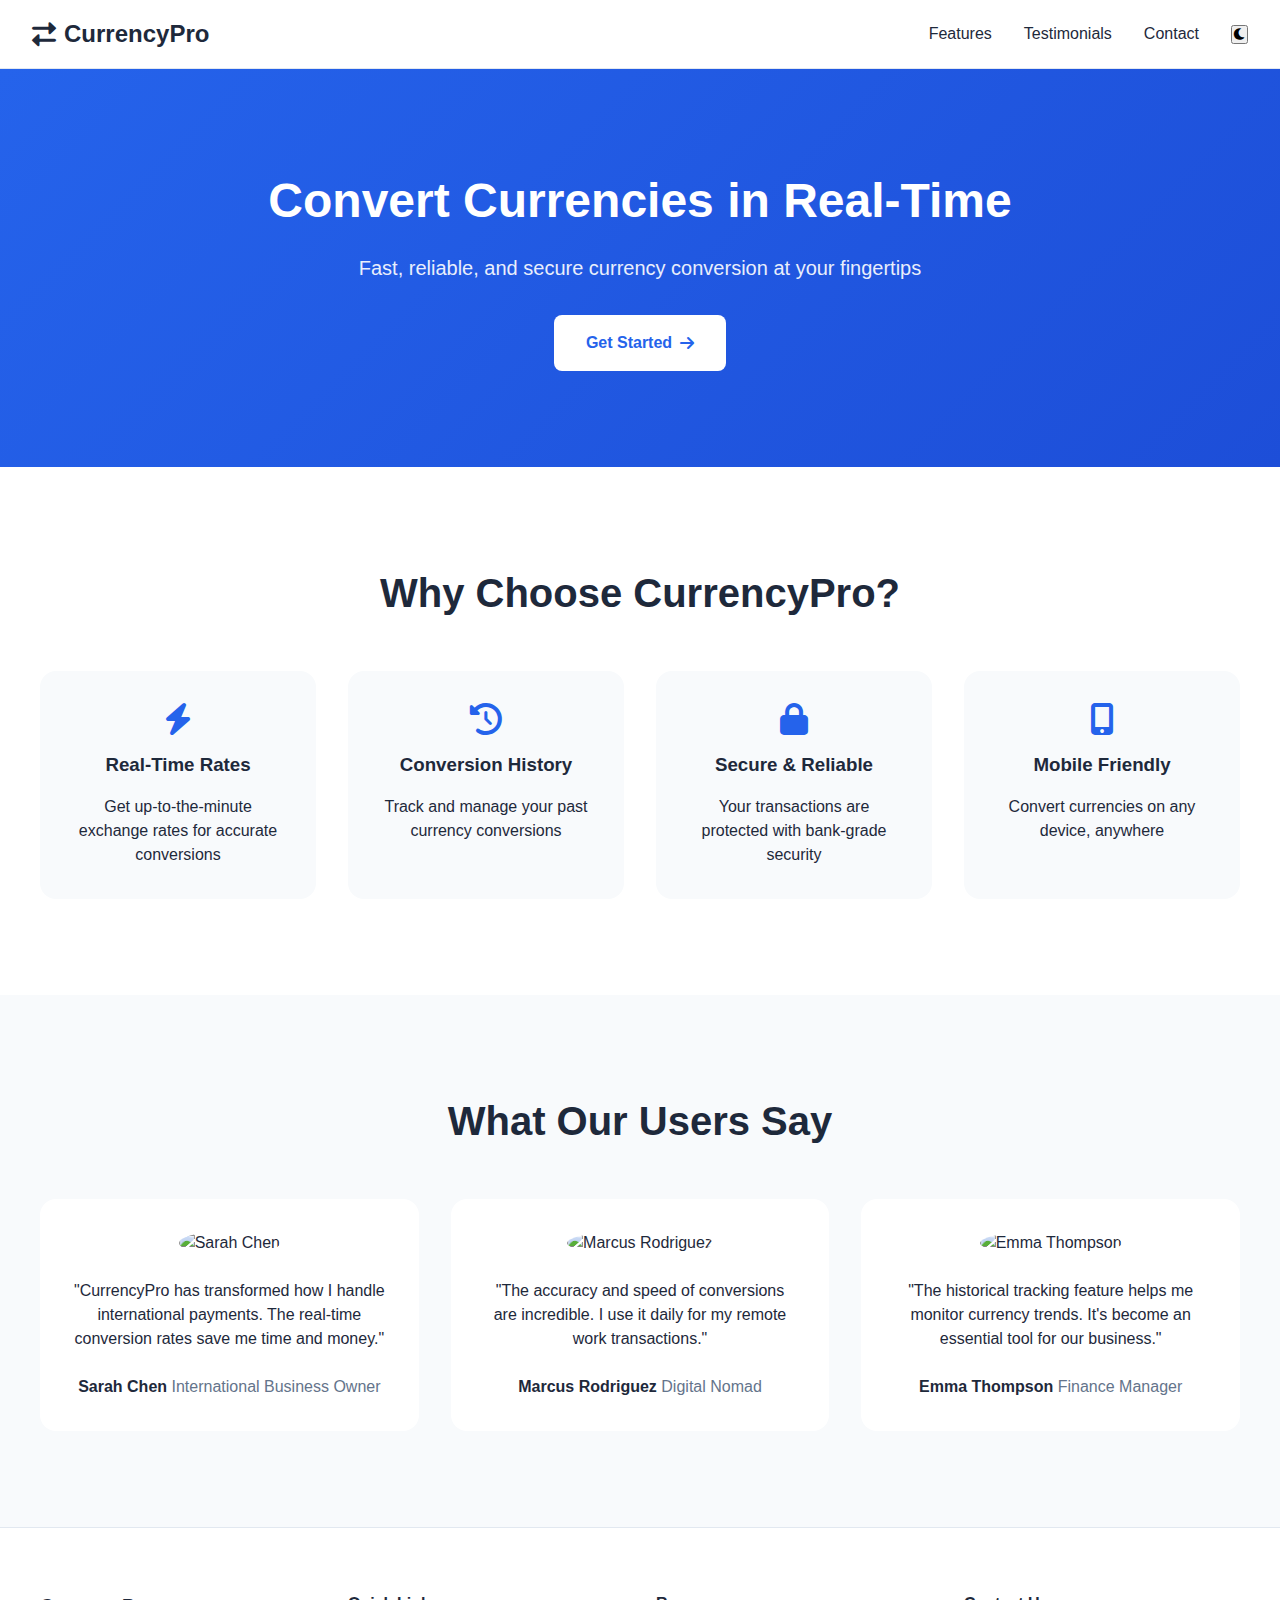
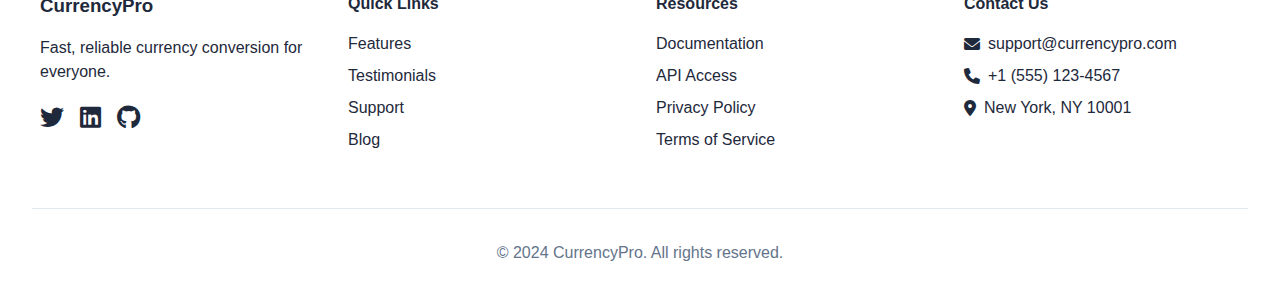
==== index.html @ cc382458 "Files pushed" ====
<!DOCTYPE html>
<html lang="en">
<head>
    <meta charset="UTF-8">
    <meta name="viewport" content="width=device-width, initial-scale=1.0">
    <title>CurrencyPro - Real-Time Currency Converter</title>
    <link rel="stylesheet" href="styles.css">
    <link rel="stylesheet" href="https://cdnjs.cloudflare.com/ajax/libs/font-awesome/6.0.0/css/all.min.css">
</head>
<body>
    <header class="navbar">
        <div class="logo">
            <i class="fas fa-exchange-alt"></i>
            CurrencyPro
        </div>
        <nav class="menu">
            <a href="#features">Features</a>
            <a href="#testimonials">Testimonials</a>
            <a href="#contact">Contact</a>
            <button id="theme-toggle" aria-label="Toggle dark mode">
                <i class="fas fa-moon"></i>
            </button>
        </nav>
    </header>

    <main>
        <section class="hero">
            <h1>Convert Currencies in Real-Time</h1>
            <p>Fast, reliable, and secure currency conversion at your fingertips</p>
            <a href="currency_convertor.html" class="cta-button">Get Started <i class="fas fa-arrow-right"></i></a>
        </section>

        <section id="features" class="features">
            <h2>Why Choose CurrencyPro?</h2>
            <div class="features-grid">
                <div class="feature-card">
                    <i class="fas fa-bolt"></i>
                    <h3>Real-Time Rates</h3>
                    <p>Get up-to-the-minute exchange rates for accurate conversions</p>
                </div>
                <div class="feature-card">
                    <i class="fas fa-history"></i>
                    <h3>Conversion History</h3>
                    <p>Track and manage your past currency conversions</p>
                </div>
                <div class="feature-card">
                    <i class="fas fa-lock"></i>
                    <h3>Secure & Reliable</h3>
                    <p>Your transactions are protected with bank-grade security</p>
                </div>
                <div class="feature-card">
                    <i class="fas fa-mobile-alt"></i>
                    <h3>Mobile Friendly</h3>
                    <p>Convert currencies on any device, anywhere</p>
                </div>
            </div>
        </section>

        <section id="testimonials" class="testimonials">
            <h2>What Our Users Say</h2>
            <div class="testimonials-grid">
                <div class="testimonial-card">
                    <img src="https://randomuser.me/api/portraits/women/1.jpg" alt="Sarah Chen" class="testimonial-image">
                    <blockquote>"CurrencyPro has transformed how I handle international payments. The real-time conversion rates save me time and money."</blockquote>
                    <div class="testimonial-author">
                        <strong>Sarah Chen</strong>
                        <span>International Business Owner</span>
                    </div>
                </div>
                <div class="testimonial-card">
                    <img src="https://randomuser.me/api/portraits/men/2.jpg" alt="Marcus Rodriguez" class="testimonial-image">
                    <blockquote>"The accuracy and speed of conversions are incredible. I use it daily for my remote work transactions."</blockquote>
                    <div class="testimonial-author">
                        <strong>Marcus Rodriguez</strong>
                        <span>Digital Nomad</span>
                    </div>
                </div>
                <div class="testimonial-card">
                    <img src="https://randomuser.me/api/portraits/women/3.jpg" alt="Emma Thompson" class="testimonial-image">
                    <blockquote>"The historical tracking feature helps me monitor currency trends. It's become an essential tool for our business."</blockquote>
                    <div class="testimonial-author">
                        <strong>Emma Thompson</strong>
                        <span>Finance Manager</span>
                    </div>
                </div>
            </div>
        </section>
    </main>

    <footer id="contact" class="site-footer">
        <div class="footer-grid">
            <div class="footer-section">
                <h3>CurrencyPro</h3>
                <p>Fast, reliable currency conversion for everyone.</p>
                <div class="social-links">
                    <a href="#" aria-label="Twitter"><i class="fab fa-twitter"></i></a>
                    <a href="#" aria-label="LinkedIn"><i class="fab fa-linkedin"></i></a>
                    <a href="#" aria-label="GitHub"><i class="fab fa-github"></i></a>
                </div>
            </div>
            <div class="footer-section">
                <h4>Quick Links</h4>
                <ul>
                    <li><a href="#features">Features</a></li>
                    <li><a href="#testimonials">Testimonials</a></li>
                    <li><a href="#">Support</a></li>
                    <li><a href="#">Blog</a></li>
                </ul>
            </div>
            <div class="footer-section">
                <h4>Resources</h4>
                <ul>
                    <li><a href="#">Documentation</a></li>
                    <li><a href="#">API Access</a></li>
                    <li><a href="#">Privacy Policy</a></li>
                    <li><a href="#">Terms of Service</a></li>
                </ul>
            </div>
            <div class="footer-section">
                <h4>Contact Us</h4>
                <ul class="contact-info">
                    <li><i class="fas fa-envelope"></i> support@currencypro.com</li>
                    <li><i class="fas fa-phone"></i> +1 (555) 123-4567</li>
                    <li><i class="fas fa-map-marker-alt"></i> New York, NY 10001</li>
                </ul>
            </div>
        </div>
        <div class="footer-bottom">
            <p>&copy; 2024 CurrencyPro. All rights reserved.</p>
        </div>
    </footer>

    <script type="module" src="js/app.js"></script>
</body>
</html>
---- styles.css ----
:root {
    --primary-color: #2563eb;
    --primary-hover: #1d4ed8;
    --background: #f8fafc;
    --card-bg: #ffffff;
    --text: #1e293b;
    --text-light: #64748b;
    --border: #e2e8f0;
}

[data-theme="dark"] {
    --background: #0f172a;
    --card-bg: #1e293b;
    --text: #f1f5f9;
    --text-light: #94a3b8;
    --border: #334155;
}

* {
    margin: 0;
    padding: 0;
    box-sizing: border-box;
}

body {
    font-family: -apple-system, BlinkMacSystemFont, 'Segoe UI', Roboto, sans-serif;
    background-color: var(--background);
    color: var(--text);
    line-height: 1.5;
    transition: background-color 0.3s, color 0.3s;
}

/* Navbar */
.navbar {
    display: flex;
    justify-content: space-between;
    align-items: center;
    padding: 1rem 2rem;
    background-color: var(--card-bg);
    border-bottom: 1px solid var(--border);
    position: sticky;
    top: 0;
    z-index: 100;
}

.logo {
    font-size: 1.5rem;
    font-weight: bold;
    display: flex;
    align-items: center;
    gap: 0.5rem;
}

.menu {
    display: flex;
    gap: 2rem;
    align-items: center;
}

.menu a {
    color: var(--text);
    text-decoration: none;
    transition: color 0.3s;
}

.menu a:hover {
    color: var(--primary-color);
}

/* Hero Section */
.hero {
    text-align: center;
    padding: 6rem 2rem;
    background: linear-gradient(135deg, var(--primary-color), var(--primary-hover));
    color: white;
}

.hero h1 {
    font-size: 3rem;
    margin-bottom: 1rem;
}

.hero p {
    font-size: 1.25rem;
    margin-bottom: 2rem;
    opacity: 0.9;
}

.cta-button {
    display: inline-flex;
    align-items: center;
    gap: 0.5rem;
    background: white;
    color: var(--primary-color);
    padding: 1rem 2rem;
    border-radius: 0.5rem;
    text-decoration: none;
    font-weight: 600;
    transition: transform 0.3s;
}

.cta-button:hover {
    transform: translateY(-2px);
}

/* Features Section */
.features {
    padding: 6rem 2rem;
    background-color: var(--card-bg);
}

.features h2 {
    text-align: center;
    font-size: 2.5rem;
    margin-bottom: 3rem;
}

.features-grid {
    display: grid;
    grid-template-columns: repeat(auto-fit, minmax(250px, 1fr));
    gap: 2rem;
    max-width: 1200px;
    margin: 0 auto;
}

.feature-card {
    text-align: center;
    padding: 2rem;
    background-color: var(--background);
    border-radius: 1rem;
    transition: transform 0.3s;
}

.feature-card:hover {
    transform: translateY(-5px);
}

.feature-card i {
    font-size: 2rem;
    color: var(--primary-color);
    margin-bottom: 1rem;
}

.feature-card h3 {
    margin-bottom: 1rem;
}

/* Testimonials Section */
.testimonials {
    padding: 6rem 2rem;
    background-color: var(--background);
}

.testimonials h2 {
    text-align: center;
    font-size: 2.5rem;
    margin-bottom: 3rem;
}

.testimonials-grid {
    display: grid;
    grid-template-columns: repeat(auto-fit, minmax(300px, 1fr));
    gap: 2rem;
    max-width: 1200px;
    margin: 0 auto;
}

.testimonial-card {
    background-color: var(--card-bg);
    padding: 2rem;
    border-radius: 1rem;
    text-align: center;
}

.testimonial-image {
    width: 80px;
    height: 80px;
    border-radius: 50%;
    margin-bottom: 1.5rem;
}

.testimonial-author {
    margin-top: 1.5rem;
}

.testimonial-author span {
    color: var(--text-light);
}

/* Footer */
.site-footer {
    background-color: var(--card-bg);
    padding: 4rem 2rem 2rem;
    border-top: 1px solid var(--border);
}

.footer-grid {
    display: grid;
    grid-template-columns: repeat(auto-fit, minmax(200px, 1fr));
    gap: 2rem;
    max-width: 1200px;
    margin: 0 auto;
}

.footer-section h3, .footer-section h4 {
    margin-bottom: 1rem;
}

.footer-section ul {
    list-style: none;
}

.footer-section ul li {
    margin-bottom: 0.5rem;
}

.footer-section a {
    color: var(--text);
    text-decoration: none;
    transition: color 0.3s;
}

.footer-section a:hover {
    color: var(--primary-color);
}

.social-links {
    display: flex;
    gap: 1rem;
    margin-top: 1rem;
}

.social-links a {
    font-size: 1.5rem;
}

.contact-info li {
    display: flex;
    align-items: center;
    gap: 0.5rem;
}

.footer-bottom {
    text-align: center;
    margin-top: 3rem;
    padding-top: 2rem;
    border-top: 1px solid var(--border);
    color: var(--text-light);
}

/* Responsive Design */
@media (max-width: 768px) {
    .hero h1 {
        font-size: 2rem;
    }

    .hero p {
        font-size: 1rem;
    }

    .features h2, .testimonials h2 {
        font-size: 2rem;
    }

    .menu {
        gap: 1rem;
    }
}

@media (max-width: 480px) {
    .navbar {
        flex-direction: column;
        gap: 1rem;
        text-align: center;
    }

    .menu {
        flex-wrap: wrap;
        justify-content: center;
    }
}
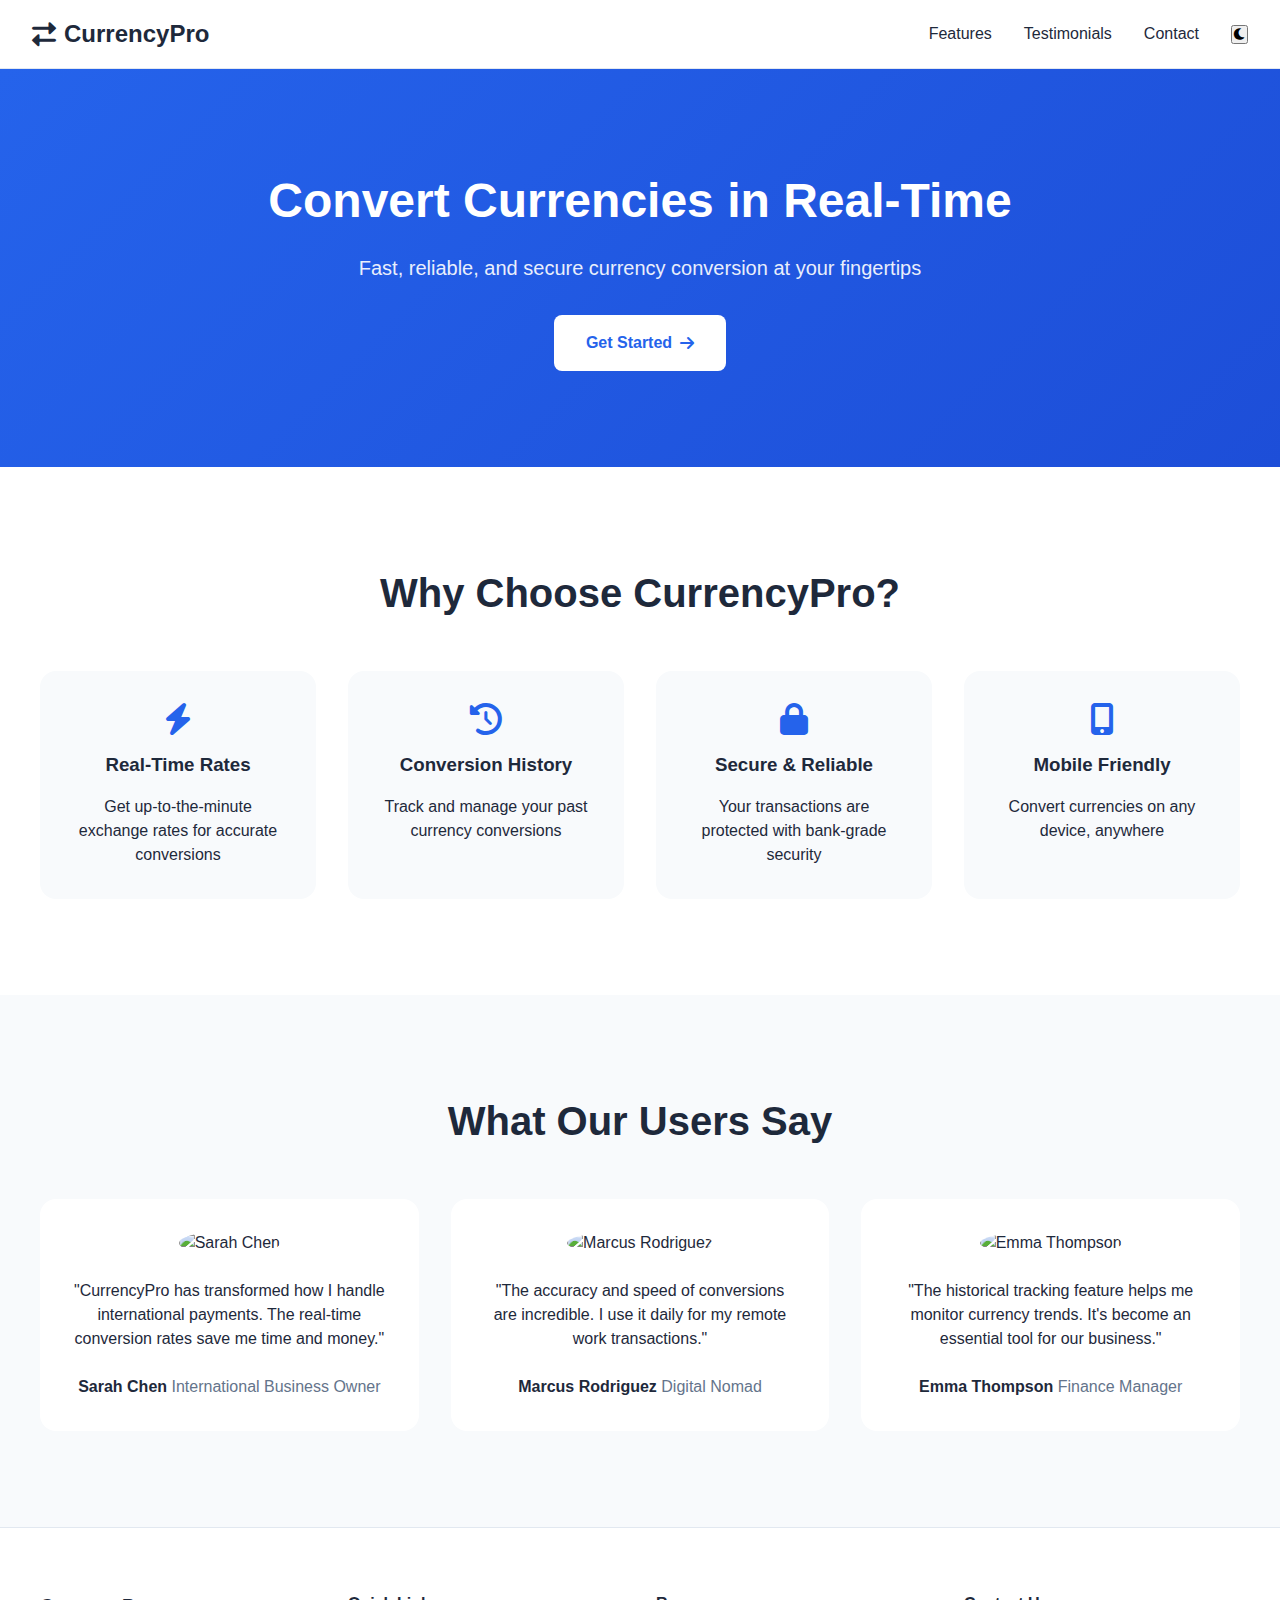
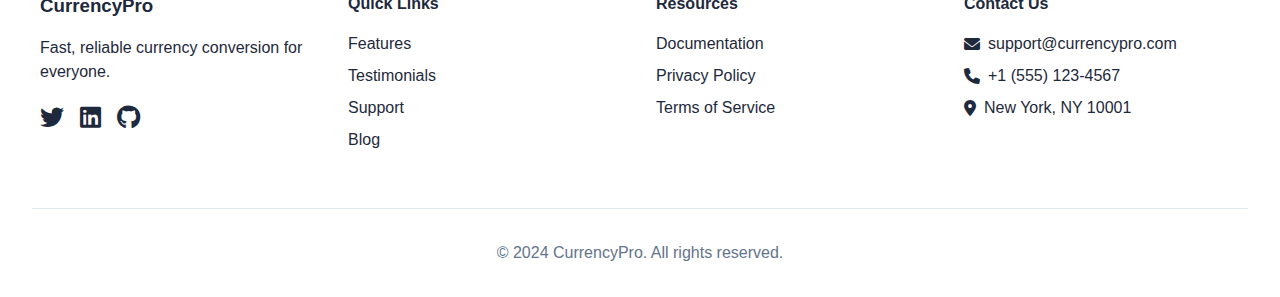
==== commit f85b2b2d: "Update index.html" ====
--- a/index.html
+++ b/index.html
@@ -111,7 +111,6 @@
                 <h4>Resources</h4>
                 <ul>
                     <li><a href="#">Documentation</a></li>
-                    <li><a href="#">API Access</a></li>
                     <li><a href="#">Privacy Policy</a></li>
                     <li><a href="#">Terms of Service</a></li>
                 </ul>
@@ -132,4 +131,4 @@
 
     <script type="module" src="js/app.js"></script>
 </body>
-</html>+</html>
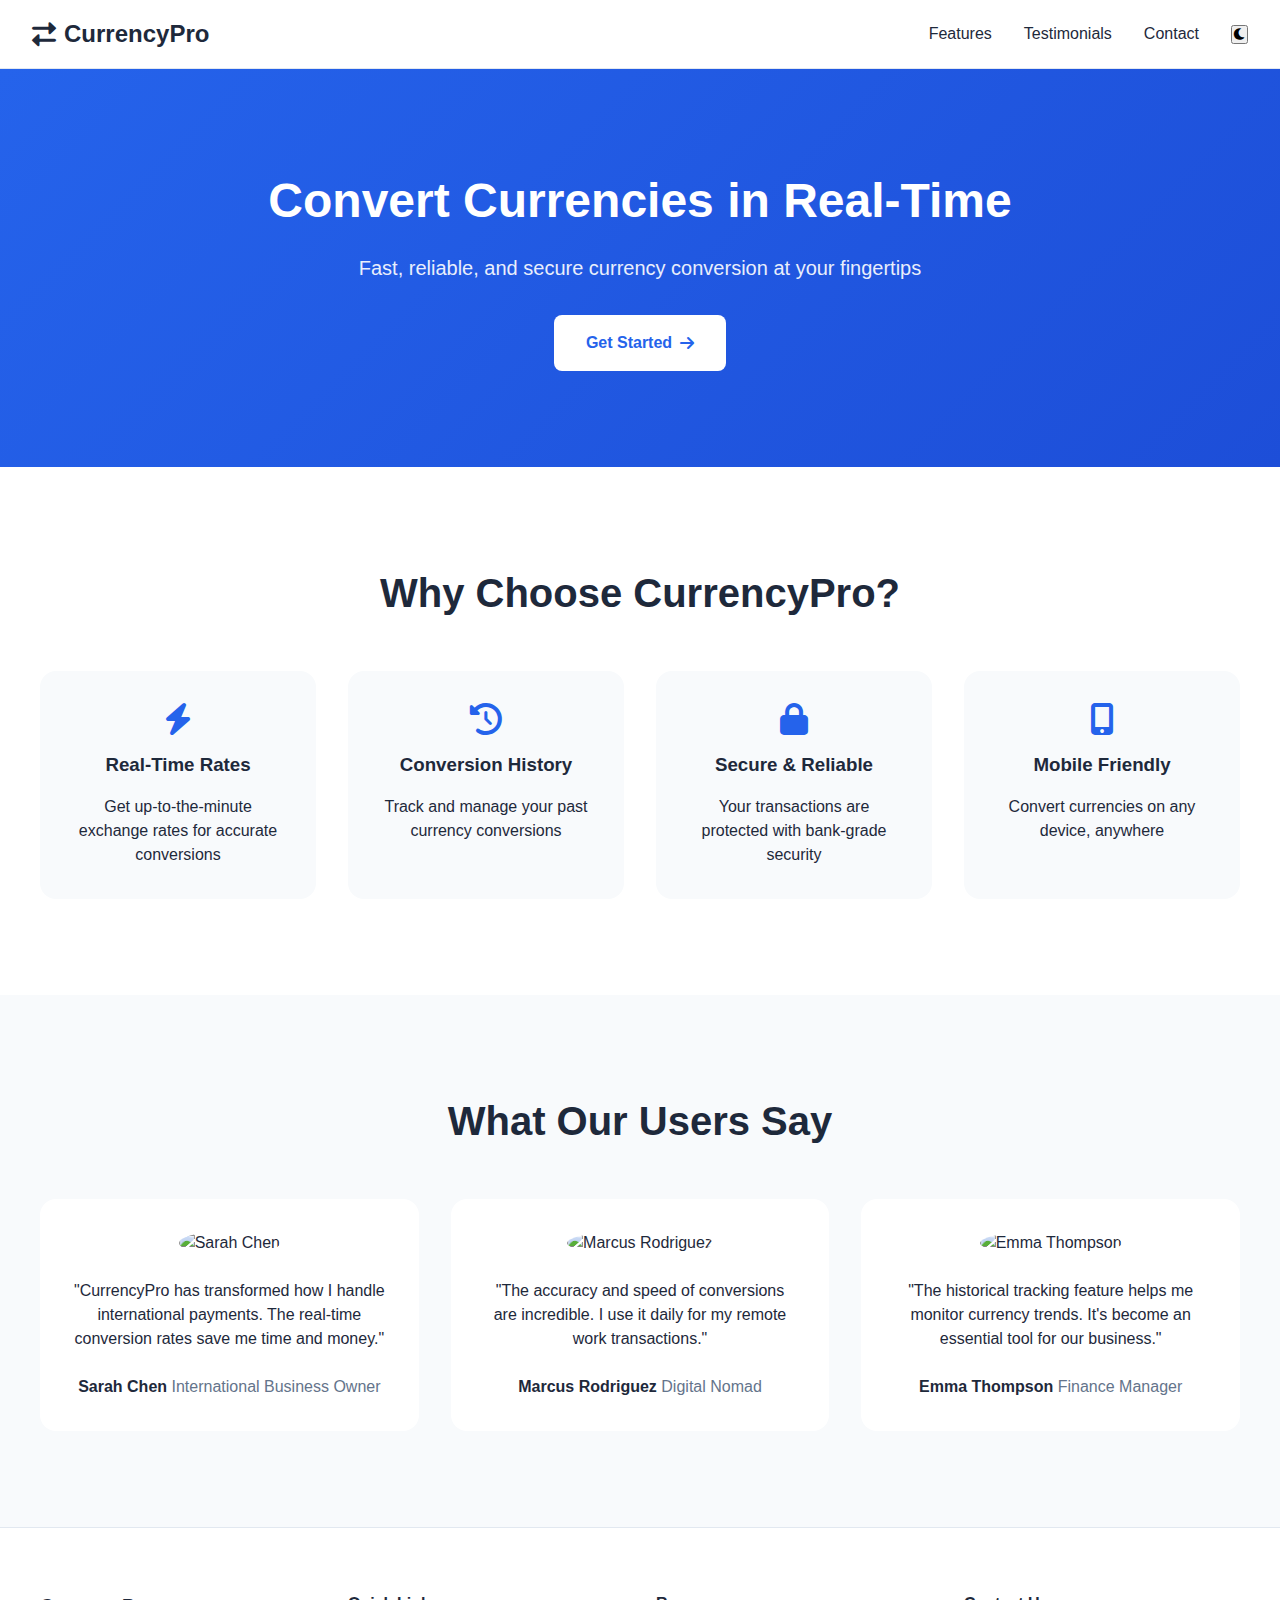
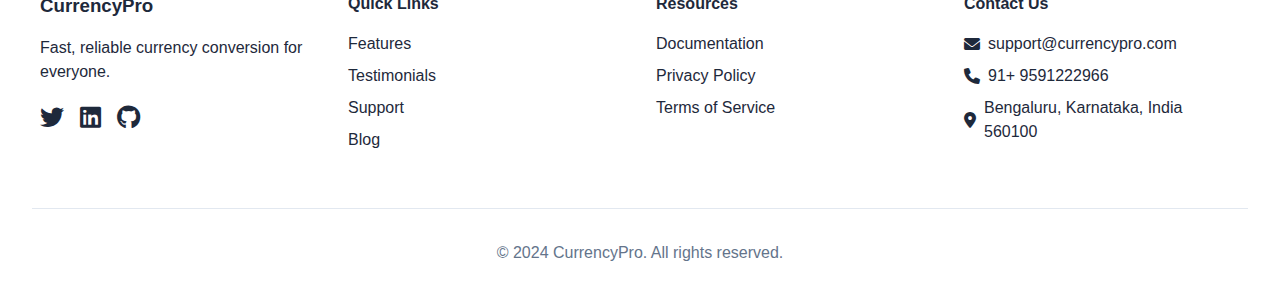
==== commit 848f584f: "Update index.html" ====
--- a/index.html
+++ b/index.html
@@ -119,8 +119,8 @@
                 <h4>Contact Us</h4>
                 <ul class="contact-info">
                     <li><i class="fas fa-envelope"></i> support@currencypro.com</li>
-                    <li><i class="fas fa-phone"></i> +1 (555) 123-4567</li>
-                    <li><i class="fas fa-map-marker-alt"></i> New York, NY 10001</li>
+                    <li><i class="fas fa-phone"></i> 91+ 9591222966</li>
+                    <li><i class="fas fa-map-marker-alt"></i> Bengaluru, Karnataka, India 560100</li>
                 </ul>
             </div>
         </div>
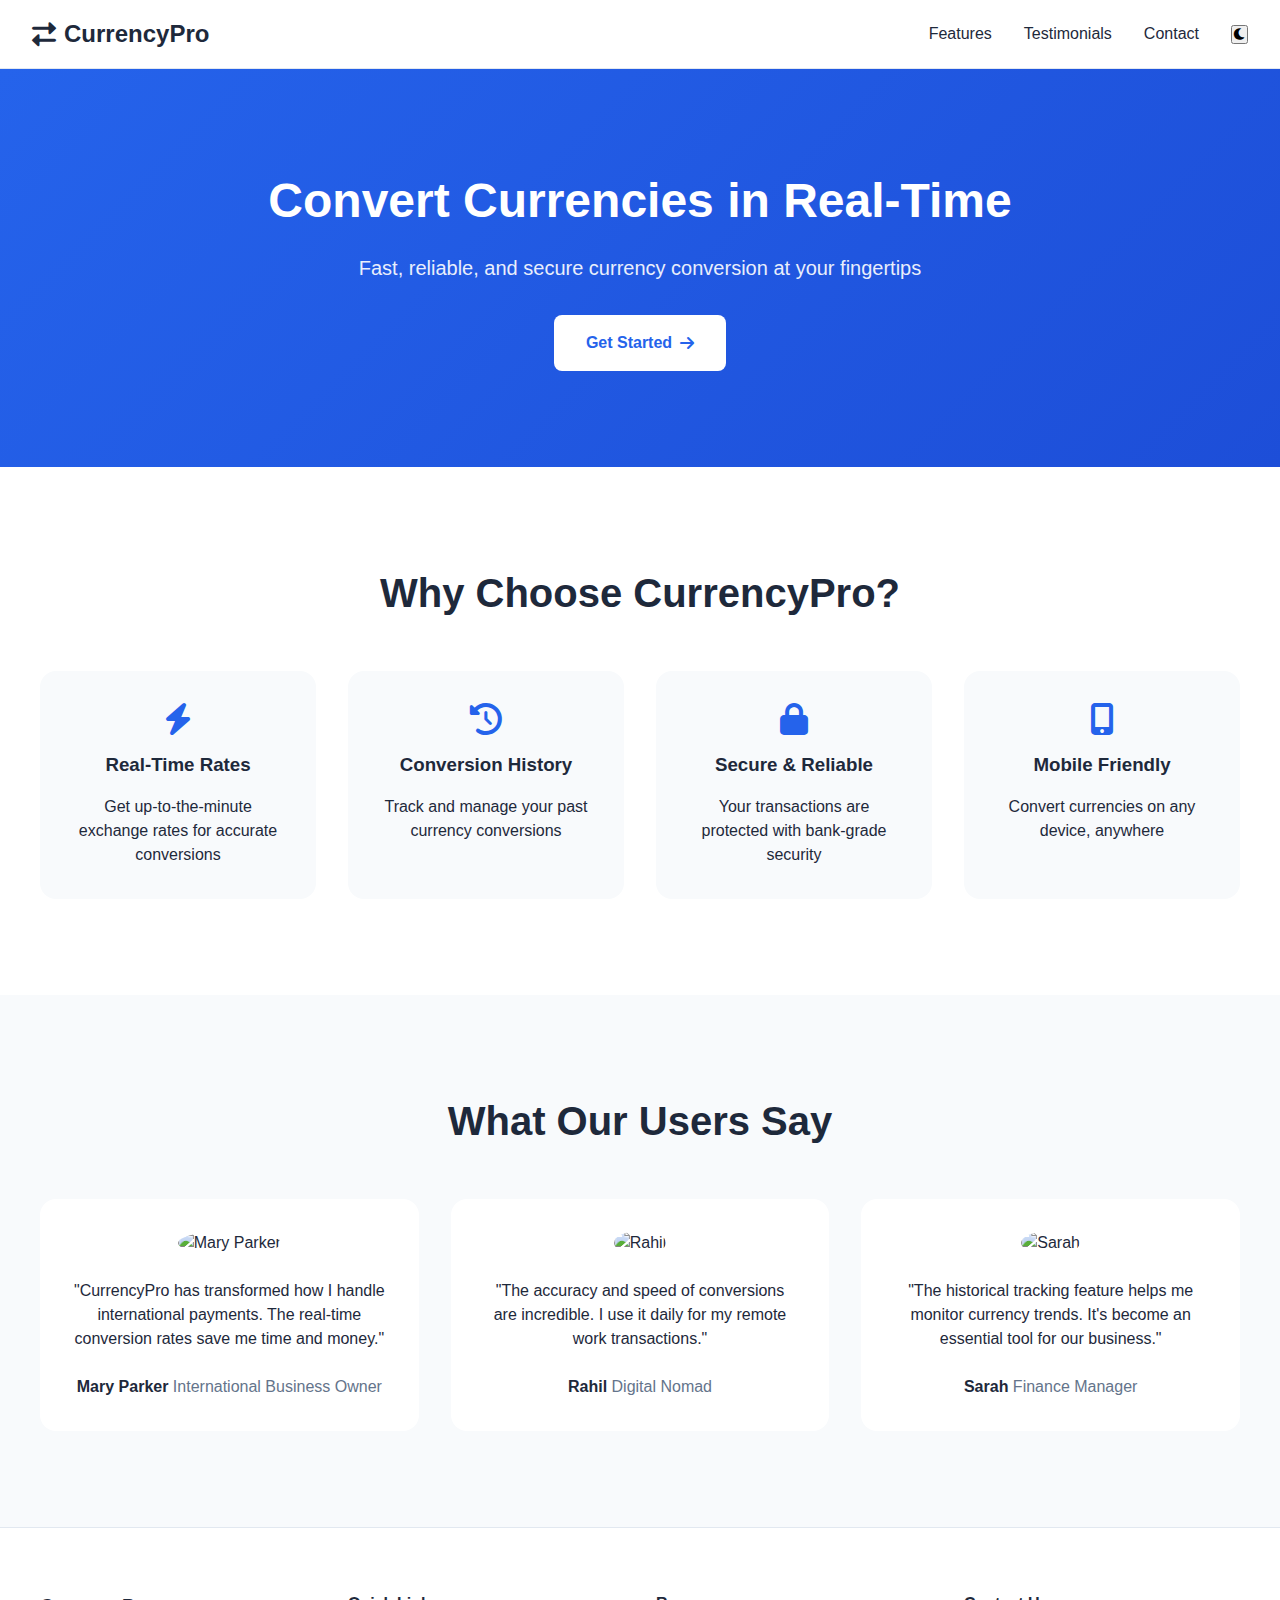
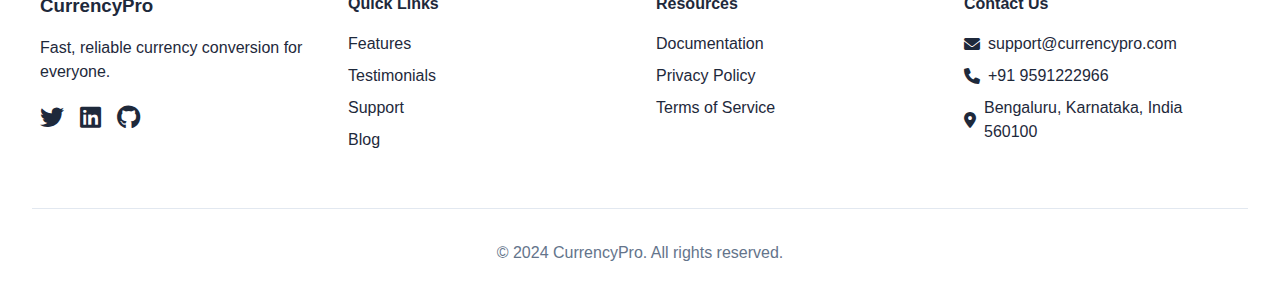
==== commit cf4a20f2: "Update index.html" ====
--- a/index.html
+++ b/index.html
@@ -60,26 +60,26 @@
             <h2>What Our Users Say</h2>
             <div class="testimonials-grid">
                 <div class="testimonial-card">
-                    <img src="https://randomuser.me/api/portraits/women/1.jpg" alt="Sarah Chen" class="testimonial-image">
+                    <img src="https://randomuser.me/api/portraits/women/1.jpg" alt="Mary Parker" class="testimonial-image">
                     <blockquote>"CurrencyPro has transformed how I handle international payments. The real-time conversion rates save me time and money."</blockquote>
                     <div class="testimonial-author">
-                        <strong>Sarah Chen</strong>
+                        <strong>Mary Parker</strong>
                         <span>International Business Owner</span>
                     </div>
                 </div>
                 <div class="testimonial-card">
-                    <img src="https://randomuser.me/api/portraits/men/2.jpg" alt="Marcus Rodriguez" class="testimonial-image">
+                    <img src="https://randomuser.me/api/portraits/men/2.jpg" alt="Rahil" class="testimonial-image">
                     <blockquote>"The accuracy and speed of conversions are incredible. I use it daily for my remote work transactions."</blockquote>
                     <div class="testimonial-author">
-                        <strong>Marcus Rodriguez</strong>
+                        <strong>Rahil</strong>
                         <span>Digital Nomad</span>
                     </div>
                 </div>
                 <div class="testimonial-card">
-                    <img src="https://randomuser.me/api/portraits/women/3.jpg" alt="Emma Thompson" class="testimonial-image">
+                    <img src="https://randomuser.me/api/portraits/women/3.jpg" alt="Sarah" class="testimonial-image">
                     <blockquote>"The historical tracking feature helps me monitor currency trends. It's become an essential tool for our business."</blockquote>
                     <div class="testimonial-author">
-                        <strong>Emma Thompson</strong>
+                        <strong>Sarah</strong>
                         <span>Finance Manager</span>
                     </div>
                 </div>
@@ -119,7 +119,7 @@
                 <h4>Contact Us</h4>
                 <ul class="contact-info">
                     <li><i class="fas fa-envelope"></i> support@currencypro.com</li>
-                    <li><i class="fas fa-phone"></i> 91+ 9591222966</li>
+                    <li><i class="fas fa-phone"></i> +91 9591222966</li>
                     <li><i class="fas fa-map-marker-alt"></i> Bengaluru, Karnataka, India 560100</li>
                 </ul>
             </div>
